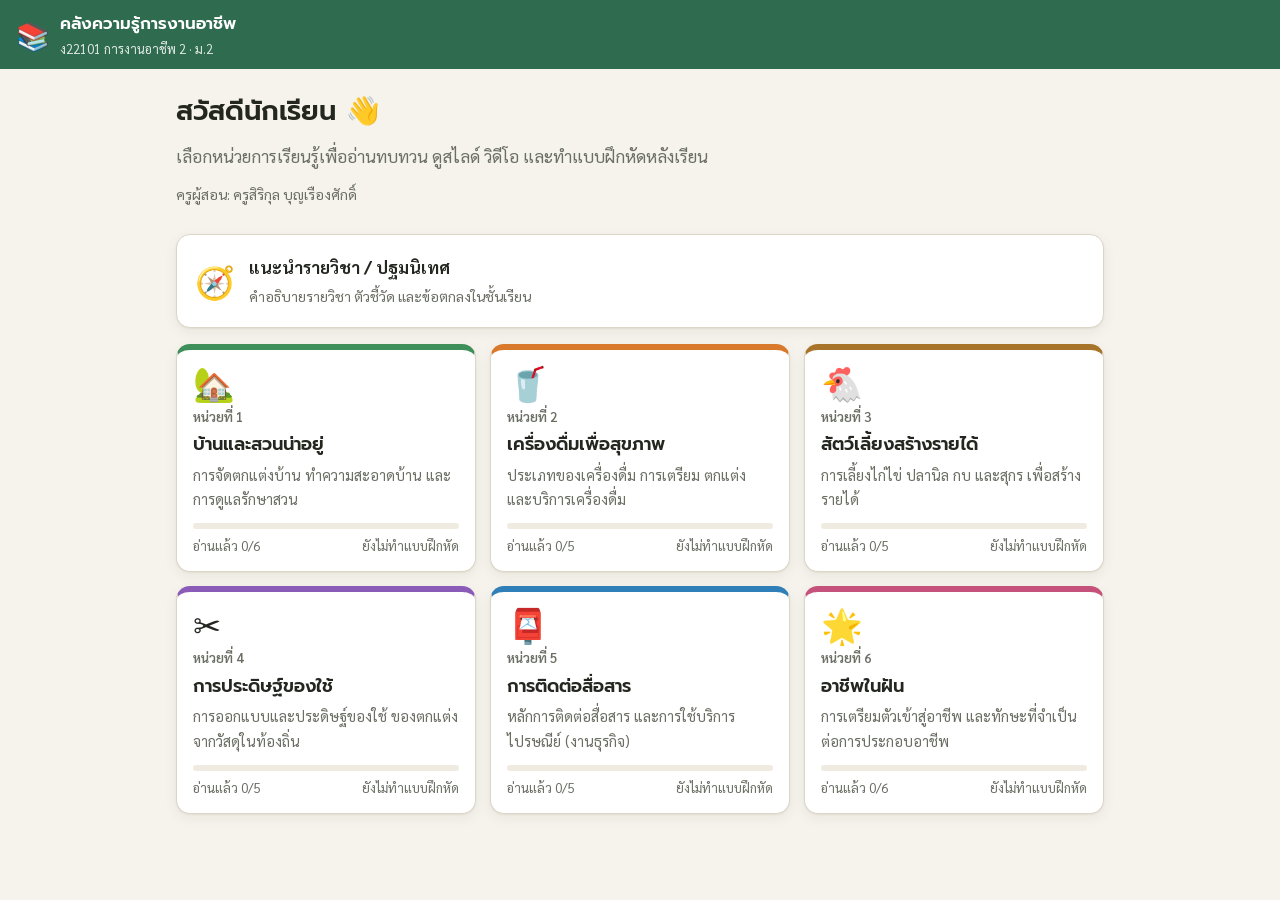
==== index.html @ 832f473f "Add files via upload" ====
<!DOCTYPE html>
<html lang="th">
<head>
  <meta charset="utf-8">
  <meta name="viewport" content="width=device-width, initial-scale=1, viewport-fit=cover">
  <meta name="theme-color" content="#2f6b4f">
  <title>คลังความรู้การงานอาชีพ</title>
  <link rel="preconnect" href="https://fonts.googleapis.com">
  <link rel="preconnect" href="https://fonts.gstatic.com" crossorigin>
  <!-- non-blocking: offline devices fall back to system Thai fonts instead of waiting -->
  <link href="https://fonts.googleapis.com/css2?family=Sarabun:wght@400;600;700&family=Prompt:wght@500;600&display=swap" rel="stylesheet" media="print" onload="this.media='all'">
  <link rel="stylesheet" href="app.css">
</head>
<body>
  <header class="topbar">
    <button class="icon-btn" id="backBtn" aria-label="ย้อนกลับ" hidden>&#8249;</button>
    <a href="#/" class="brand" id="brand">
      <span class="brand-logo" id="brandLogo" aria-hidden="true">📚</span>
      <span class="brand-text">
        <strong id="brandName">คลังความรู้การงานอาชีพ</strong>
        <small id="brandSub"></small>
      </span>
    </a>
  </header>
  <div id="draftBanner" class="draft-banner" hidden>
    กำลังแสดง <b>ฉบับร่างของครู</b> (เห็นเฉพาะเครื่องนี้) · <a href="#/teacher">ไปหน้าครู</a>
  </div>
  <main id="app" tabindex="-1"></main>
  <div id="modal" class="modal" hidden></div>
  <div id="toast" class="toast" hidden></div>

  <script src="content.js"></script>
  <script src="app.js"></script>
</body>
</html>
---- app.css ----
:root {
  --bg: #f6f3ec;
  --surface: #ffffff;
  --surface-2: #efebe1;
  --text: #23271f;
  --muted: #6a6e63;
  --line: #dcd6c8;
  --primary: #2f6b4f;
  --primary-ink: #ffffff;
  --primary-soft: #e1eee6;
  --good: #2e7d4f;
  --good-soft: #e3f3e8;
  --bad: #b3412e;
  --bad-soft: #fbe7e2;
  --warn-soft: #fff3cf;
  --shadow: 0 1px 2px rgba(40, 35, 20, .06), 0 4px 14px rgba(40, 35, 20, .06);
  --radius: 14px;
  --font: "Sarabun", "Leelawadee UI", "Tahoma", system-ui, sans-serif;
  --font-head: "Prompt", "Sarabun", "Leelawadee UI", system-ui, sans-serif;
  color-scheme: light;
}
@media (prefers-color-scheme: dark) {
  :root:not([data-theme="light"]) {
    --bg: #181a17;
    --surface: #22251f;
    --surface-2: #2b2f28;
    --text: #ecebe4;
    --muted: #a3a69a;
    --line: #3a3e35;
    --primary: #7cc49c;
    --primary-ink: #10241a;
    --primary-soft: #23362b;
    --good: #7cc49c;
    --good-soft: #1f3528;
    --bad: #f08f7a;
    --bad-soft: #3d241f;
    --warn-soft: #3a3320;
    --shadow: 0 1px 2px rgba(0, 0, 0, .3);
    color-scheme: dark;
  }
}

* { box-sizing: border-box; }
html { -webkit-text-size-adjust: 100%; }
body {
  margin: 0;
  background: var(--bg);
  color: var(--text);
  font: 17px/1.65 var(--font);
  min-height: 100vh;
}
h1, h2, h3 { font-family: var(--font-head); font-weight: 600; line-height: 1.3; margin: 0 0 .5em; }
h1 { font-size: 1.55rem; }
h2 { font-size: 1.25rem; }
h3 { font-size: 1.08rem; }
p { margin: 0 0 .8em; }
a { color: var(--primary); }
img { max-width: 100%; display: block; }
button, input, select, textarea { font: inherit; color: inherit; }

/* ---------- top bar ---------- */
.topbar {
  position: sticky; top: 0; z-index: 20;
  display: flex; align-items: center; gap: 6px;
  padding: 10px 16px; padding-top: max(10px, env(safe-area-inset-top));
  background: var(--primary); color: var(--primary-ink);
}
.brand { display: flex; align-items: center; gap: 10px; color: inherit; text-decoration: none; min-width: 0; user-select: none; -webkit-user-select: none; -webkit-touch-callout: none; }
.brand-logo { font-size: 1.7rem; line-height: 1; }
.brand-text { display: flex; flex-direction: column; min-width: 0; }
.brand-text strong { font-family: var(--font-head); font-weight: 600; font-size: 1.05rem; white-space: nowrap; overflow: hidden; text-overflow: ellipsis; }
.brand-text small { opacity: .85; font-size: .8rem; white-space: nowrap; overflow: hidden; text-overflow: ellipsis; }
.icon-btn { background: none; border: 0; color: inherit; font-size: 2rem; line-height: 1; padding: 0 8px 4px 0; cursor: pointer; }

.draft-banner { background: var(--warn-soft); padding: 8px 16px; font-size: .9rem; text-align: center; }

main { max-width: 960px; margin: 0 auto; padding: 18px 16px 80px; outline: none; }

/* ---------- generic ---------- */
.card { background: var(--surface); border: 1px solid var(--line); border-radius: var(--radius); padding: 18px; box-shadow: var(--shadow); }
.stack > * + * { margin-top: 14px; }
.muted { color: var(--muted); }
.small { font-size: .88rem; }
.row { display: flex; gap: 10px; align-items: center; flex-wrap: wrap; }
.spacer { flex: 1; }
.btn {
  display: inline-flex; align-items: center; justify-content: center; gap: 6px;
  min-height: 44px; padding: 8px 18px; border-radius: 999px;
  border: 1px solid var(--line); background: var(--surface); color: var(--text);
  cursor: pointer; text-decoration: none; font-weight: 600;
}
.btn:hover { border-color: var(--primary); }
.btn.primary { background: var(--primary); border-color: var(--primary); color: var(--primary-ink); }
.btn.danger { color: var(--bad); }
.btn.sm { min-height: 34px; padding: 4px 12px; font-size: .9rem; }
.btn:disabled { opacity: .5; cursor: default; }
.pill { display: inline-block; padding: 2px 10px; border-radius: 999px; background: var(--surface-2); font-size: .82rem; }

/* ---------- home ---------- */
.hero { padding: 6px 0 16px; }
.hero h1 { font-size: 1.7rem; }
.unit-grid { display: grid; grid-template-columns: repeat(auto-fill, minmax(260px, 1fr)); gap: 14px; }
.unit-card {
  position: relative; display: flex; flex-direction: column; gap: 6px;
  background: var(--surface); border: 1px solid var(--line); border-radius: var(--radius);
  padding: 16px 16px 14px; text-decoration: none; color: inherit; box-shadow: var(--shadow);
  border-top: 6px solid var(--unit, var(--primary));
}
.unit-card:hover { transform: translateY(-1px); }
.unit-card .u-icon { font-size: 2.1rem; line-height: 1; }
.unit-card .u-no { font-size: .82rem; color: var(--muted); font-weight: 600; }
.unit-card h2 { font-size: 1.12rem; margin: 0; }
.unit-card p { font-size: .92rem; color: var(--muted); margin: 0; }
.progress { height: 6px; background: var(--surface-2); border-radius: 999px; overflow: hidden; margin-top: 6px; }
.progress > span { display: block; height: 100%; background: var(--unit, var(--primary)); }
.u-meta { display: flex; justify-content: space-between; font-size: .82rem; color: var(--muted); }
.course-link { display: flex; align-items: center; gap: 14px; text-decoration: none; color: inherit; }
.course-link .u-icon { font-size: 2rem; }

/* ---------- unit page ---------- */
.unit-head { display: flex; gap: 14px; align-items: center; margin-bottom: 14px; }
.unit-head .u-icon { font-size: 2.6rem; width: 64px; height: 64px; display: grid; place-items: center; border-radius: 16px; background: color-mix(in srgb, var(--unit) 18%, var(--surface)); flex: none; }
.tabs { display: flex; gap: 6px; overflow-x: auto; padding-bottom: 4px; margin-bottom: 14px; scrollbar-width: none; }
.tabs::-webkit-scrollbar { display: none; }
.tab { flex: none; color: var(--text); text-decoration: none; display: inline-flex; align-items: center; border: 1px solid var(--line); background: var(--surface); border-radius: 999px; padding: 6px 14px; cursor: pointer; font-weight: 600; min-height: 40px; }
.tab[aria-selected="true"] { background: var(--unit, var(--primary)); border-color: var(--unit, var(--primary)); color: #fff; }

.lesson { scroll-margin-top: 80px; }
.lesson .lesson-head { display: flex; gap: 10px; align-items: baseline; justify-content: space-between; }
.lesson .num { color: var(--unit, var(--primary)); font-family: var(--font-head); font-weight: 600; }
.prose h3 { margin-top: 1em; }
.prose ul, .prose ol { padding-left: 1.4em; margin: 0 0 .8em; }
.prose li { margin: .15em 0; }
.prose strong { color: color-mix(in srgb, var(--unit, var(--primary)) 70%, var(--text)); }
.check { display: flex; align-items: center; gap: 8px; font-size: .92rem; cursor: pointer; user-select: none; }
.check input { width: 20px; height: 20px; accent-color: var(--good); }
.objectives { background: color-mix(in srgb, var(--unit) 10%, var(--surface)); border-color: color-mix(in srgb, var(--unit) 30%, var(--line)); }
.objectives ul { margin: 0; padding-left: 1.3em; }

/* slides */
.slide-viewer { background: #111; border-radius: var(--radius); overflow: hidden; position: relative; }
.slide-viewer img { width: 100%; aspect-ratio: 16 / 9; object-fit: contain; background: #111; }
.slide-nav { display: flex; align-items: center; justify-content: space-between; gap: 10px; margin-top: 10px; }
.thumbs { display: grid; grid-template-columns: repeat(auto-fill, minmax(96px, 1fr)); gap: 8px; margin-top: 12px; }
.thumbs button { padding: 0; border: 2px solid transparent; border-radius: 8px; overflow: hidden; cursor: pointer; background: none; }
.thumbs button[aria-current="true"] { border-color: var(--unit, var(--primary)); }
.thumbs img { aspect-ratio: 16 / 9; object-fit: cover; width: 100%; }

/* videos & files */
.media-list { display: grid; grid-template-columns: repeat(auto-fill, minmax(260px, 1fr)); gap: 14px; }
.video-card { padding: 0; overflow: hidden; }
.video-thumb { position: relative; display: block; width: 100%; aspect-ratio: 16 / 9; background: #000; border: 0; padding: 0; cursor: pointer; }
.video-thumb img { width: 100%; height: 100%; object-fit: cover; opacity: .9; }
.video-thumb .play { position: absolute; inset: 0; display: grid; place-items: center; font-size: 3rem; color: #fff; text-shadow: 0 2px 10px rgba(0,0,0,.6); }
.video-card iframe { width: 100%; aspect-ratio: 16 / 9; border: 0; display: block; }
.video-card .cap { padding: 10px 14px 12px; font-weight: 600; font-size: .95rem; }
.file-row { display: flex; align-items: center; gap: 12px; text-decoration: none; color: inherit; }
.file-row .ficon { font-size: 1.8rem; }

/* ---------- quiz ---------- */
.q-card { border-left: 5px solid var(--unit, var(--primary)); }
.q-num { font-size: .85rem; color: var(--muted); font-weight: 600; }
.q-text { font-weight: 600; margin: 4px 0 12px; }
.choices { display: grid; gap: 8px; }
.choice {
  display: flex; gap: 10px; align-items: flex-start; text-align: left;
  border: 1px solid var(--line); border-radius: 12px; padding: 10px 14px; background: var(--surface);
  cursor: pointer; min-height: 44px; width: 100%;
}
.choice .key { flex: none; width: 28px; height: 28px; display: grid; place-items: center; border-radius: 50%; background: var(--surface-2); font-weight: 700; font-size: .9rem; }
.choice[aria-pressed="true"] { border-color: var(--unit, var(--primary)); background: color-mix(in srgb, var(--unit, var(--primary)) 10%, var(--surface)); }
.choice[aria-pressed="true"] .key { background: var(--unit, var(--primary)); color: #fff; }
.choice.correct { border-color: var(--good); background: var(--good-soft); }
.choice.wrong { border-color: var(--bad); background: var(--bad-soft); }
.tf { display: grid; grid-template-columns: 1fr 1fr; gap: 10px; }
.match-row { display: grid; grid-template-columns: 1fr 1.2fr; gap: 10px; align-items: center; padding: 6px 0; border-bottom: 1px dashed var(--line); }
.match-row select { width: 100%; min-height: 44px; border-radius: 10px; border: 1px solid var(--line); background: var(--surface); padding: 6px 10px; }
.match-row.correct select { border-color: var(--good); background: var(--good-soft); }
.match-row.wrong select { border-color: var(--bad); background: var(--bad-soft); }
textarea.answer, .field input, .field select, .field textarea {
  width: 100%; border: 1px solid var(--line); border-radius: 10px; padding: 10px 12px; background: var(--surface);
}
textarea.answer { min-height: 110px; resize: vertical; }
.feedback { margin-top: 12px; padding: 10px 14px; border-radius: 10px; font-size: .95rem; }
.feedback.good { background: var(--good-soft); }
.feedback.bad { background: var(--bad-soft); }
.feedback.info { background: var(--surface-2); }
.quiz-bar { position: sticky; bottom: 0; background: color-mix(in srgb, var(--bg) 92%, transparent); backdrop-filter: blur(6px); padding: 12px 0; margin-top: 16px; display: flex; gap: 10px; align-items: center; }
.result-card { text-align: center; border-top: 8px solid var(--unit, var(--primary)); }
.score-big { font-family: var(--font-head); font-size: 3.2rem; font-weight: 600; line-height: 1.1; color: var(--unit, var(--primary)); }
.result-meta { display: grid; grid-template-columns: auto 1fr; gap: 2px 14px; text-align: left; max-width: 360px; margin: 14px auto; font-size: .95rem; }
.result-meta dt { color: var(--muted); }
.result-meta dd { margin: 0; font-weight: 600; }
.send-status { font-size: .9rem; padding: 6px 12px; border-radius: 999px; display: inline-block; }
.send-status.ok { background: var(--good-soft); }
.send-status.wait { background: var(--warn-soft); }

/* ---------- modal / forms ---------- */
.modal { position: fixed; inset: 0; z-index: 50; background: rgba(0,0,0,.45); display: grid; place-items: center; padding: 16px; }
.modal[hidden] { display: none; }
.modal .card { width: 100%; max-width: 440px; max-height: 90vh; overflow: auto; }
.field { display: block; margin-bottom: 12px; }
.field > span { display: block; font-size: .9rem; font-weight: 600; margin-bottom: 4px; }
.field textarea { min-height: 90px; resize: vertical; font-size: .95rem; }
.field textarea.tall { min-height: 260px; font-family: var(--font); }
.grid2 { display: grid; grid-template-columns: 1fr 1fr; gap: 10px; }
.toast { position: fixed; left: 50%; bottom: 24px; transform: translateX(-50%); z-index: 60; background: var(--text); color: var(--bg); padding: 10px 18px; border-radius: 999px; font-size: .95rem; max-width: calc(100% - 32px); }

/* ---------- teacher ---------- */
.t-section { margin-top: 18px; }
.t-item { border: 1px solid var(--line); border-radius: 12px; padding: 12px; margin-bottom: 10px; background: var(--surface); }
.t-item summary { cursor: pointer; font-weight: 600; }
.t-item[open] summary { margin-bottom: 10px; }
.t-tools { display: flex; gap: 6px; flex-wrap: wrap; margin-top: 8px; }
.t-unit-list { display: grid; gap: 8px; }
.t-unit-row { display: flex; align-items: center; gap: 10px; padding: 10px 12px; border: 1px solid var(--line); border-radius: 12px; background: var(--surface); }
.t-unit-row .u-icon { font-size: 1.5rem; }
.preview-box { border: 1px dashed var(--line); border-radius: 10px; padding: 12px; background: var(--bg); }
.notice { background: var(--warn-soft); border-radius: 12px; padding: 10px 14px; font-size: .93rem; }
.img-list { display: grid; grid-template-columns: repeat(auto-fill, minmax(110px, 1fr)); gap: 8px; }
.img-list figure { margin: 0; position: relative; }
.img-list img { aspect-ratio: 16 / 9; object-fit: cover; border-radius: 6px; width: 100%; background: #222; }
.img-list figcaption { display: flex; gap: 2px; justify-content: center; margin-top: 2px; }
.img-list figcaption button { border: 1px solid var(--line); background: var(--surface); border-radius: 6px; cursor: pointer; padding: 0 6px; font-size: .85rem; }

@media (max-width: 520px) {
  body { font-size: 16px; }
  .hero h1 { font-size: 1.4rem; }
  .grid2 { grid-template-columns: 1fr; }
  .match-row { grid-template-columns: 1fr; gap: 4px; }
  .card { padding: 15px; }
}
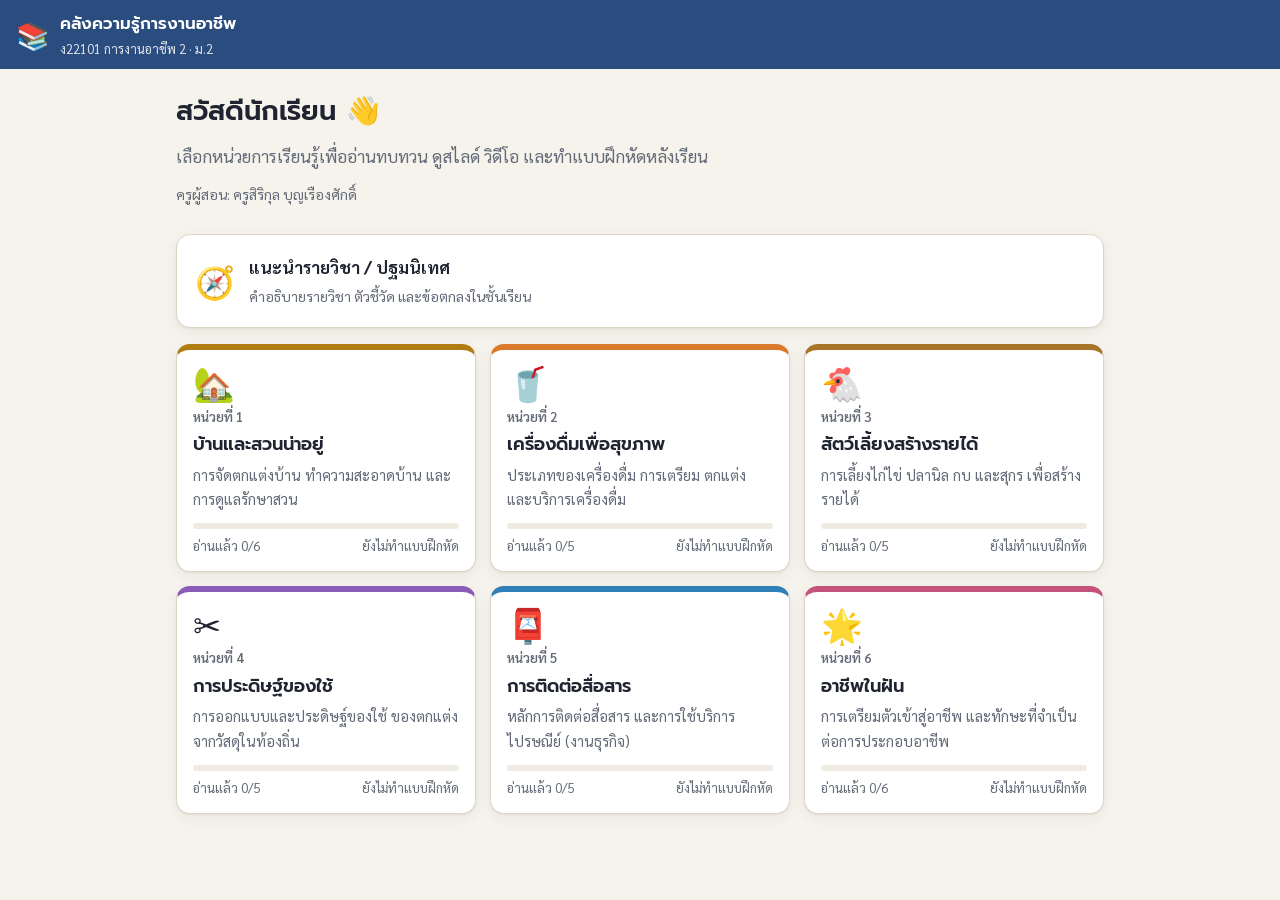
==== commit f7059b82: "Add files via upload" ====
--- a/index.html
+++ b/index.html
@@ -3,7 +3,7 @@
 <head>
   <meta charset="utf-8">
   <meta name="viewport" content="width=device-width, initial-scale=1, viewport-fit=cover">
-  <meta name="theme-color" content="#2f6b4f">
+  <meta name="theme-color" content="#2b4c7e">
   <title>คลังความรู้การงานอาชีพ</title>
   <link rel="preconnect" href="https://fonts.googleapis.com">
   <link rel="preconnect" href="https://fonts.gstatic.com" crossorigin>
--- a/app.css
+++ b/app.css
@@ -2,14 +2,14 @@
   --bg: #f6f3ec;
   --surface: #ffffff;
   --surface-2: #efebe1;
-  --text: #23271f;
-  --muted: #6a6e63;
+  --text: #1f2430;
+  --muted: #636a77;
   --line: #dcd6c8;
-  --primary: #2f6b4f;
+  --primary: #2b4c7e;
   --primary-ink: #ffffff;
-  --primary-soft: #e1eee6;
-  --good: #2e7d4f;
-  --good-soft: #e3f3e8;
+  --primary-soft: #e2e9f4;
+  --good: #2563b0;
+  --good-soft: #e3edf9;
   --bad: #b3412e;
   --bad-soft: #fbe7e2;
   --warn-soft: #fff3cf;
@@ -21,17 +21,17 @@
 }
 @media (prefers-color-scheme: dark) {
   :root:not([data-theme="light"]) {
-    --bg: #181a17;
-    --surface: #22251f;
-    --surface-2: #2b2f28;
-    --text: #ecebe4;
-    --muted: #a3a69a;
-    --line: #3a3e35;
-    --primary: #7cc49c;
-    --primary-ink: #10241a;
-    --primary-soft: #23362b;
-    --good: #7cc49c;
-    --good-soft: #1f3528;
+    --bg: #16181d;
+    --surface: #1f2229;
+    --surface-2: #282c34;
+    --text: #e9ebf0;
+    --muted: #a1a7b3;
+    --line: #363b45;
+    --primary: #8fb3e8;
+    --primary-ink: #0f1c30;
+    --primary-soft: #1f2b3d;
+    --good: #8fb3e8;
+    --good-soft: #1d2a3d;
     --bad: #f08f7a;
     --bad-soft: #3d241f;
     --warn-soft: #3a3320;
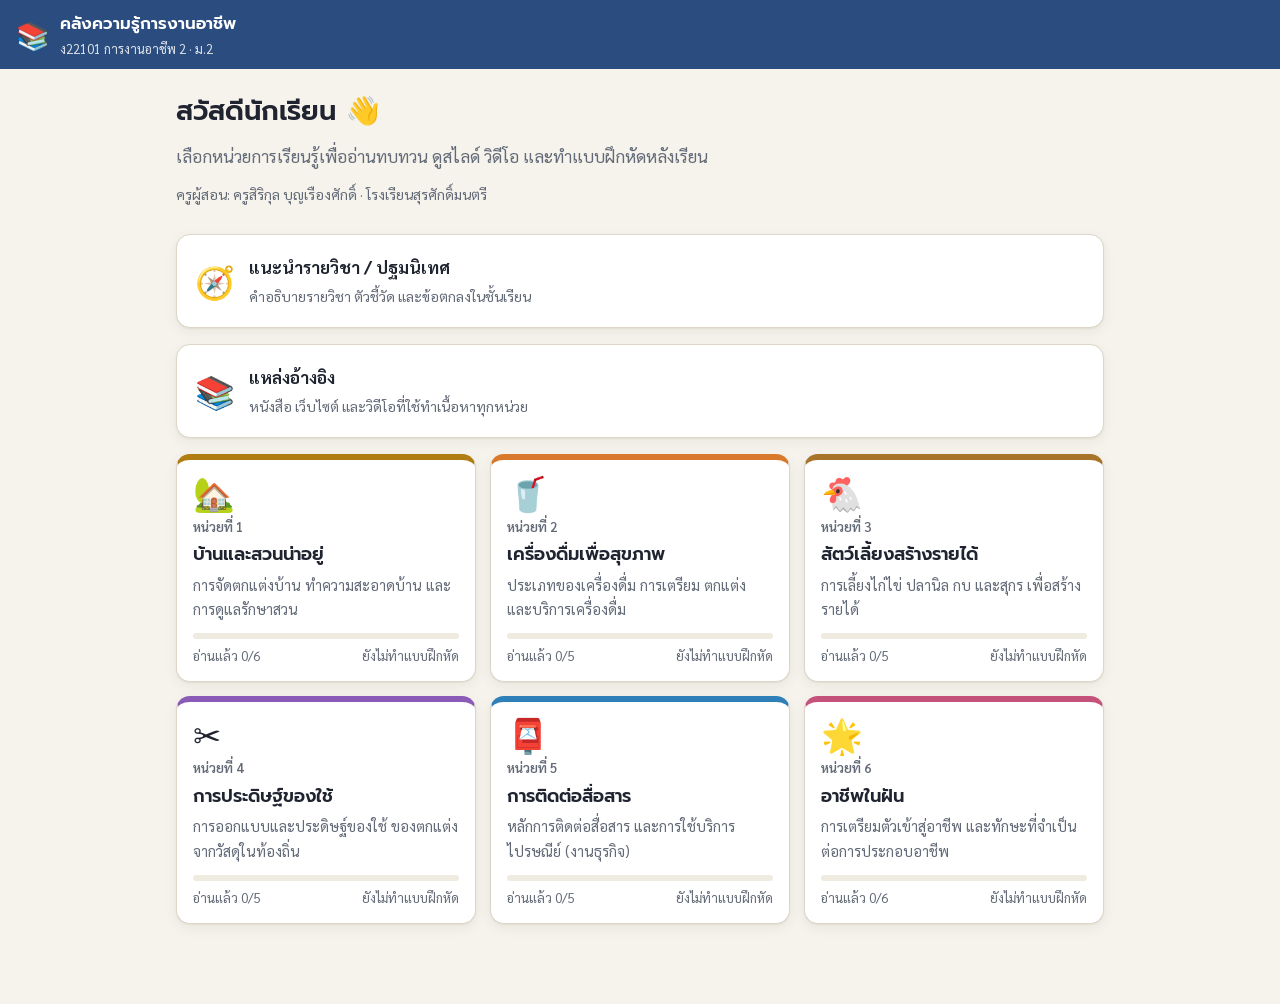
==== commit c43a9c54: "Add files via upload" ====
--- a/index.html
+++ b/index.html
@@ -9,7 +9,10 @@
   <link rel="preconnect" href="https://fonts.gstatic.com" crossorigin>
   <!-- non-blocking: offline devices fall back to system Thai fonts instead of waiting -->
   <link href="https://fonts.googleapis.com/css2?family=Sarabun:wght@400;600;700&family=Prompt:wght@500;600&display=swap" rel="stylesheet" media="print" onload="this.media='all'">
-  <link rel="stylesheet" href="app.css">
+  <!-- always load the newest app.css / content.js / app.js after an upload (no stale browser cache) -->
+  <script>window.__V = /^https?:/.test(location.protocol) ? '?v=' + Date.now() : '';
+    document.write('<link rel="stylesheet" href="app.css' + window.__V + '">');</script>
+  <noscript><link rel="stylesheet" href="app.css"></noscript>
 </head>
 <body>
   <header class="topbar">
@@ -29,7 +32,6 @@
   <div id="modal" class="modal" hidden></div>
   <div id="toast" class="toast" hidden></div>
 
-  <script src="content.js"></script>
-  <script src="app.js"></script>
+  <script>document.write('<script src="content.js' + window.__V + '"><\/script><script src="app.js' + window.__V + '"><\/script>');</script>
 </body>
 </html>
--- a/app.css
+++ b/app.css
@@ -230,3 +230,19 @@
   .match-row { grid-template-columns: 1fr; gap: 4px; }
   .card { padding: 15px; }
 }
+
+/* pictures inside lesson text: ![คำอธิบาย](media/...) */
+.md-figs { display: grid; gap: 10px; margin: 10px 0 14px; }
+.md-figs.n2 { grid-template-columns: repeat(2, 1fr); }
+.md-figs.n3 { grid-template-columns: repeat(3, 1fr); }
+@media (max-width: 520px) { .md-figs.n3 { grid-template-columns: repeat(2, 1fr); } }
+.md-figs figure { margin: 0; background: #fff; border: 1px solid rgba(0,0,0,.08); border-radius: 10px; overflow: hidden; display: flex; flex-direction: column; }
+.md-figs img { display: block; width: 100%; max-height: 340px; object-fit: contain; background: #fff; }
+.md-figs figcaption { font-size: .85em; color: #666; padding: 6px 10px; text-align: center; }
+
+/* sources / references */
+.sources h2, .sources h3 { margin-top: 0; }
+.src-group h4 { margin: 14px 0 6px; font-size: 1rem; }
+.src-list { margin: 0; padding-left: 1.4em; }
+.src-list li { margin: 0 0 8px; line-height: 1.5; word-break: break-word; }
+.src-list a { color: var(--unit, var(--primary)); font-weight: 600; }
--- a/app.css
+++ b/app.css
@@ -230,3 +230,19 @@
   .match-row { grid-template-columns: 1fr; gap: 4px; }
   .card { padding: 15px; }
 }
+
+/* pictures inside lesson text: ![คำอธิบาย](media/...) */
+.md-figs { display: grid; gap: 10px; margin: 10px 0 14px; }
+.md-figs.n2 { grid-template-columns: repeat(2, 1fr); }
+.md-figs.n3 { grid-template-columns: repeat(3, 1fr); }
+@media (max-width: 520px) { .md-figs.n3 { grid-template-columns: repeat(2, 1fr); } }
+.md-figs figure { margin: 0; background: #fff; border: 1px solid rgba(0,0,0,.08); border-radius: 10px; overflow: hidden; display: flex; flex-direction: column; }
+.md-figs img { display: block; width: 100%; max-height: 340px; object-fit: contain; background: #fff; }
+.md-figs figcaption { font-size: .85em; color: #666; padding: 6px 10px; text-align: center; }
+
+/* sources / references */
+.sources h2, .sources h3 { margin-top: 0; }
+.src-group h4 { margin: 14px 0 6px; font-size: 1rem; }
+.src-list { margin: 0; padding-left: 1.4em; }
+.src-list li { margin: 0 0 8px; line-height: 1.5; word-break: break-word; }
+.src-list a { color: var(--unit, var(--primary)); font-weight: 600; }
